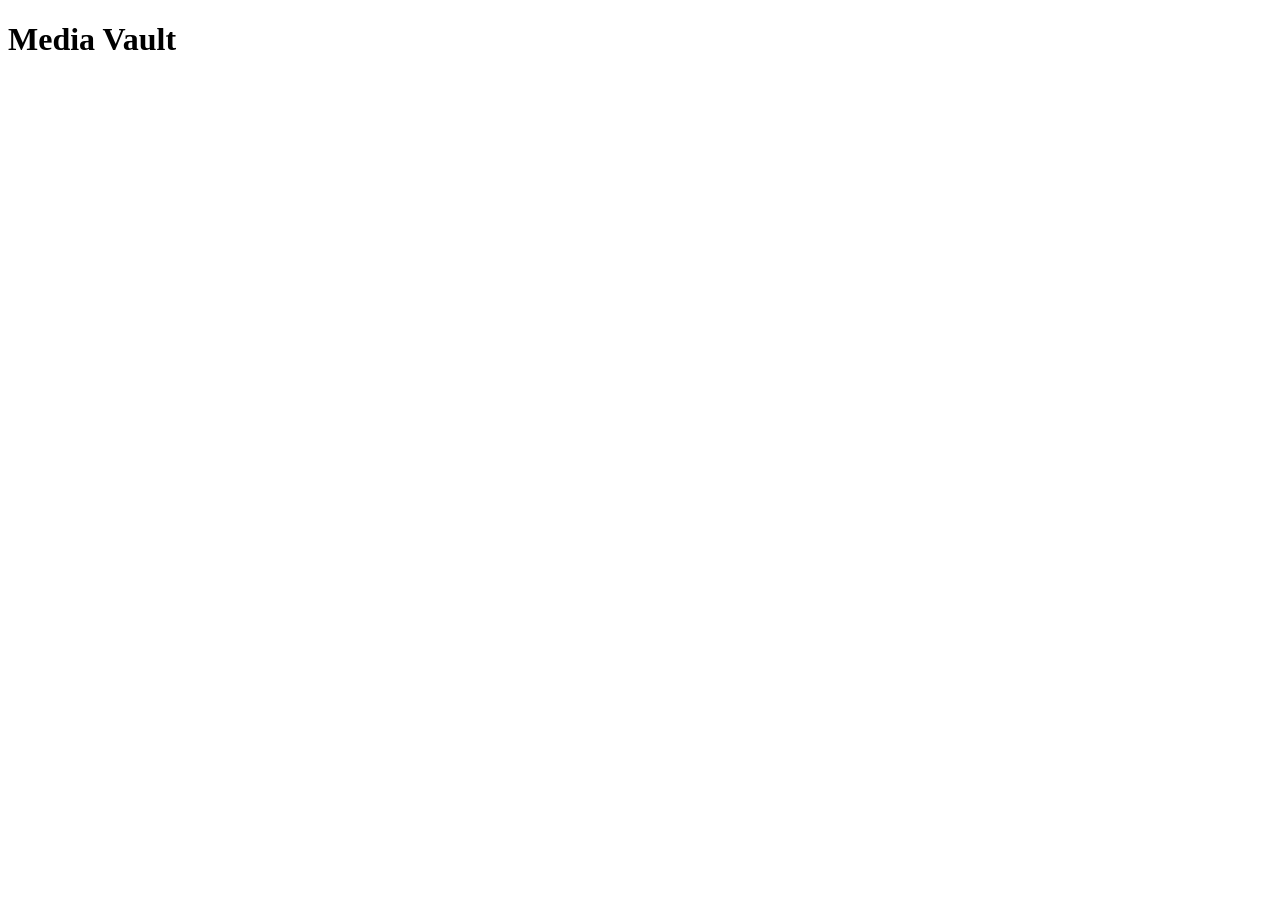
==== index.html @ 98cbec18 "Add initial project files including HTML, CSS, and JavaScript" ====
<!DOCTYPE html>
<html lang="pt-BR">

<head>

    <meta charset="UTF-8">
    <meta name="viewport" content="width=device-width, initial-scale=1.0">

    <title>Media Vault</title>

    <link rel="stylesheet" href="assets/css/reset.css">
    <link rel="stylesheet" href="assets/css/variables.css">
    <link rel="stylesheet" href="assets/css/style.css">

</head>

<body>

    <h1>Media Vault</h1>

    <script src="assets/js/api.js"></script>
    <script src="assets/js/storage.js"></script>
    <script src="assets/js/ui.js"></script>
    <script src="assets/js/app.js"></script>

</body>

</html>
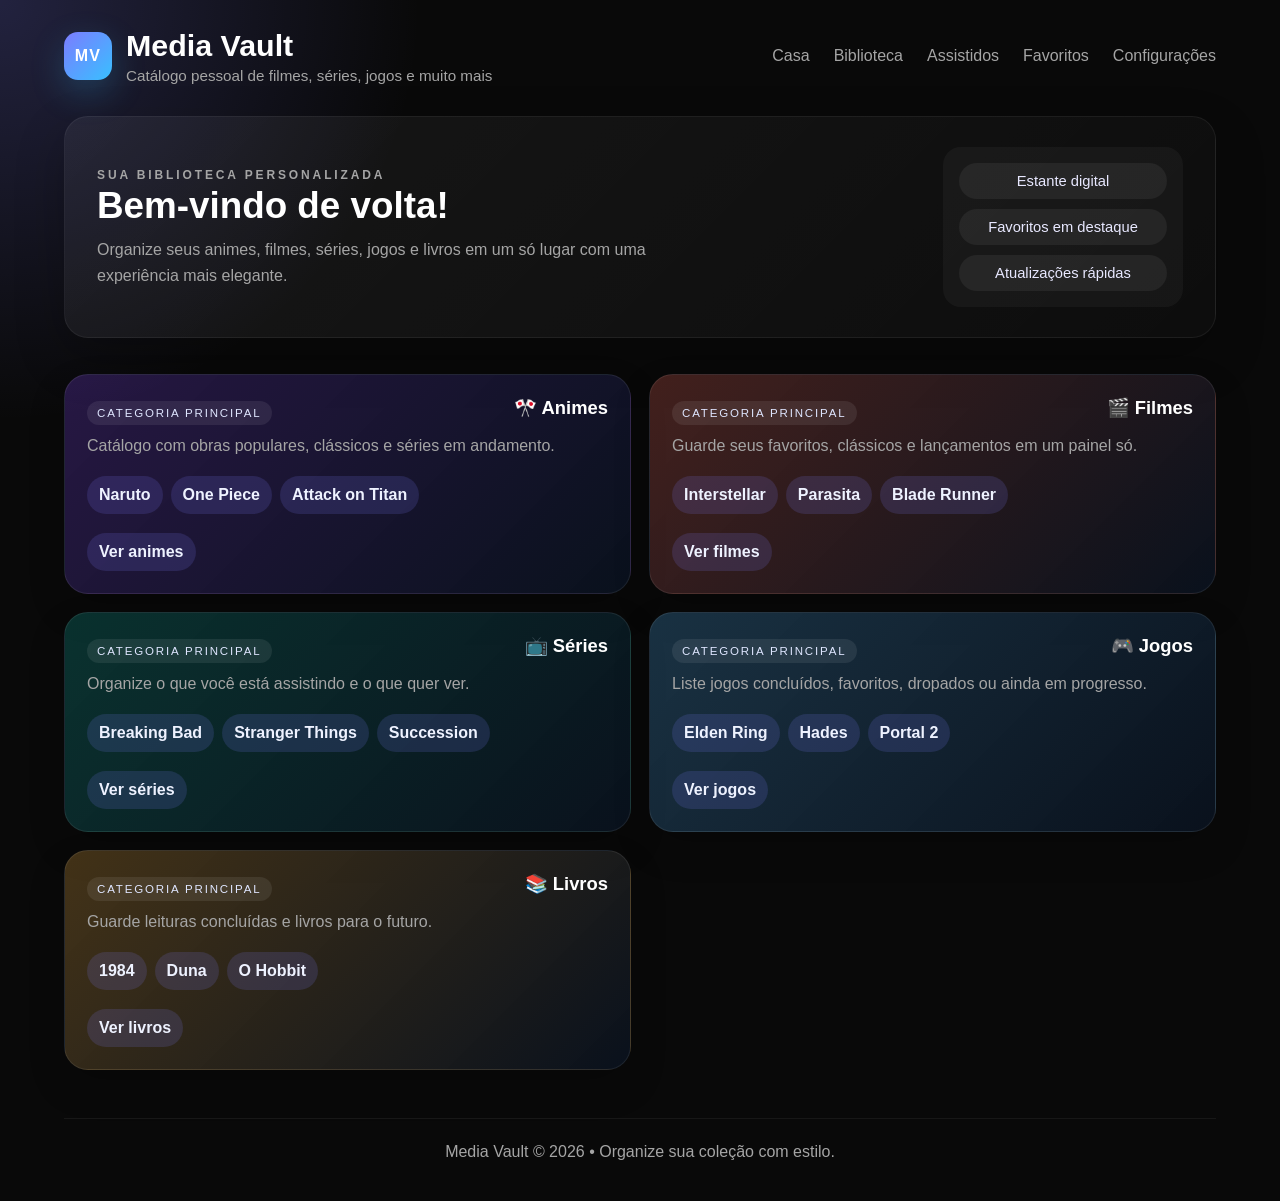
==== commit 731c90c0: "feat: redesign homepage and library page with new layout and styles - Updated index.html to include " ====
--- a/index.html
+++ b/index.html
@@ -10,13 +10,124 @@
 
     <link rel="stylesheet" href="assets/css/reset.css">
     <link rel="stylesheet" href="assets/css/variables.css">
-    <link rel="stylesheet" href="assets/css/style.css">
+    <link rel="stylesheet" href="assets/css/global.css">
+    <link rel="stylesheet" href="assets/css/home.css">
 
 </head>
 
 <body>
 
-    <h1>Media Vault</h1>
+    <header class="header">
+        <div class="brand">
+            <div class="brand-mark">MV</div>
+            <div class="brand-copy">
+                <h1 class="logo">Media Vault</h1>
+                <p class="brand-subtitle">Catálogo pessoal de filmes, séries, jogos e muito mais</p>
+            </div>
+        </div>
+
+        <nav class="menu">
+            <a href="index.html">Casa</a>
+            <a href="pages/biblioteca.html">Biblioteca</a>
+            <a href="#">Assistidos</a>
+            <a href="#">Favoritos</a>
+            <a href="#">Configurações</a>
+        </nav>
+    </header>
+
+    <main class="container">
+
+        <section class="hero">
+            <div class="hero-content">
+                <p class="eyebrow">Sua biblioteca personalizada</p>
+                <h2>Bem-vindo de volta!</h2>
+                <p>Organize seus animes, filmes, séries, jogos e livros em um só lugar com uma experiência mais elegante.</p>
+            </div>
+
+            <div class="hero-panel">
+                <span class="hero-pill">Estante digital</span>
+                <span class="hero-pill">Favoritos em destaque</span>
+                <span class="hero-pill">Atualizações rápidas</span>
+            </div>
+        </section>
+
+        <section class="home-categories">
+            <article class="home-category-card main-card anime">
+                <div class="home-card-top">
+                    <span class="home-card-label">Categoria principal</span>
+                    <h3>🎌 Animes</h3>
+                </div>
+                <p>Catálogo com obras populares, clássicos e séries em andamento.</p>
+                <div class="home-card-list">
+                    <a href="pages/biblioteca.html?category=animes">Naruto</a>
+                    <a href="pages/biblioteca.html?category=animes">One Piece</a>
+                    <a href="pages/biblioteca.html?category=animes">Attack on Titan</a>
+                </div>
+                <a href="pages/biblioteca.html?category=animes">Ver animes</a>
+            </article>
+
+            <article class="home-category-card main-card filmes">
+                <div class="home-card-top">
+                    <span class="home-card-label">Categoria principal</span>
+                    <h3>🎬 Filmes</h3>
+                </div>
+                <p>Guarde seus favoritos, clássicos e lançamentos em um painel só.</p>
+                <div class="home-card-list">
+                    <a href="pages/biblioteca.html?category=filmes">Interstellar</a>
+                    <a href="pages/biblioteca.html?category=filmes">Parasita</a>
+                    <a href="pages/biblioteca.html?category=filmes">Blade Runner</a>
+                </div>
+                <a href="pages/biblioteca.html?category=filmes">Ver filmes</a>
+            </article>
+
+            <article class="home-category-card main-card series">
+                <div class="home-card-top">
+                    <span class="home-card-label">Categoria principal</span>
+                    <h3>📺 Séries</h3>
+                </div>
+                <p>Organize o que você está assistindo e o que quer ver.</p>
+                <div class="home-card-list">
+                    <a href="pages/biblioteca.html?category=series">Breaking Bad</a>
+                    <a href="pages/biblioteca.html?category=series">Stranger Things</a>
+                    <a href="pages/biblioteca.html?category=series">Succession</a>
+                </div>
+                <a href="pages/biblioteca.html?category=series">Ver séries</a>
+            </article>
+
+            <article class="home-category-card main-card jogos">
+                <div class="home-card-top">
+                    <span class="home-card-label">Categoria principal</span>
+                    <h3>🎮 Jogos</h3>
+                </div>
+                <p>Liste jogos concluídos, favoritos, dropados ou ainda em progresso.</p>
+                <div class="home-card-list">
+                    <a href="pages/biblioteca.html?category=jogos">Elden Ring</a>
+                    <a href="pages/biblioteca.html?category=jogos">Hades</a>
+                    <a href="pages/biblioteca.html?category=jogos">Portal 2</a>
+                </div>
+                <a href="pages/biblioteca.html?category=jogos">Ver jogos</a>
+            </article>
+
+            <article class="home-category-card main-card livros">
+                <div class="home-card-top">
+                    <span class="home-card-label">Categoria principal</span>
+                    <h3>📚 Livros</h3>
+                </div>
+                <p>Guarde leituras concluídas e livros para o futuro.</p>
+                <div class="home-card-list">
+                    <a href="pages/biblioteca.html?category=livros">1984</a>
+                    <a href="pages/biblioteca.html?category=livros">Duna</a>
+                    <a href="pages/biblioteca.html?category=livros">O Hobbit</a>
+                </div>
+                <a href="pages/biblioteca.html?category=livros">Ver livros</a>
+            </article>
+        </section>
+
+    </main>
+
+    <footer class="footer">
+        <p>Media Vault © 2026 • Organize sua coleção com estilo.</p>
+    </footer>
 
     <script src="assets/js/api.js"></script>
     <script src="assets/js/storage.js"></script>
--- a/assets/css/variables.css
+++ b/assets/css/variables.css
@@ -0,0 +1,22 @@
+:root{
+
+    /* Colors */
+
+    --background: #090909;
+    --surface: #151515;
+    --surface-hover: #202020;
+
+    --text: #FFFFFF;
+    --text-secondary: #A5A5A5;
+
+    --border: #2A2A2A;
+
+    /* Sizes */
+
+    --radius: 14px;
+
+    /* Animation */
+
+    --transition: .25s ease;
+
+}
--- a/assets/css/global.css
+++ b/assets/css/global.css
@@ -0,0 +1,102 @@
+* {
+    box-sizing: border-box;
+}
+
+body {
+    margin: 0;
+    background: radial-gradient(circle at top left, rgba(124, 124, 255, 0.22), transparent 24%), var(--background);
+    color: var(--text);
+    font-family: "Segoe UI", sans-serif;
+    min-height: 100vh;
+    display: flex;
+    flex-direction: column;
+}
+
+a {
+    color: inherit;
+    text-decoration: none;
+}
+
+.container {
+    width: min(1200px, 90%);
+    margin: 0 auto;
+    padding: 0 0 48px;
+    flex: 1;
+}
+
+.header {
+    width: min(1200px, 90%);
+    margin: 0 auto;
+    display: flex;
+    justify-content: space-between;
+    align-items: center;
+    padding: 28px 0 24px;
+    gap: 24px;
+}
+
+.brand {
+    display: flex;
+    align-items: center;
+    gap: 14px;
+}
+
+.brand-mark {
+    width: 48px;
+    height: 48px;
+    border-radius: 14px;
+    display: grid;
+    place-items: center;
+    font-weight: 700;
+    letter-spacing: 0.08em;
+    background: linear-gradient(135deg, #7c7cff, #38c0ff);
+    color: #fff;
+    box-shadow: 0 12px 34px rgba(56, 192, 255, 0.22);
+}
+
+.logo {
+    font-size: 1.9rem;
+    font-weight: 700;
+    margin: 0;
+}
+
+.brand-subtitle {
+    color: var(--text-secondary);
+    font-size: 0.95rem;
+    margin: 4px 0 0;
+}
+
+.menu {
+    display: flex;
+    gap: 24px;
+    flex-wrap: wrap;
+}
+
+.menu a {
+    color: var(--text-secondary);
+    font-weight: 500;
+    padding: 8px 0;
+    position: relative;
+    transition: var(--transition);
+}
+
+.menu a::after {
+    content: "";
+    position: absolute;
+    left: 0;
+    bottom: 0;
+    width: 100%;
+    height: 2px;
+    background: linear-gradient(90deg, #7c7cff, #38c0ff);
+    transform: scaleX(0);
+    transform-origin: left;
+    transition: var(--transition);
+}
+
+.menu a:hover {
+    color: var(--text);
+}
+
+.menu a:hover::after {
+    transform: scaleX(1);
+}
+
--- a/assets/css/home.css
+++ b/assets/css/home.css
@@ -0,0 +1,778 @@
+.hero {
+    display: flex;
+    justify-content: space-between;
+    align-items: center;
+    gap: 24px;
+    padding: 30px 32px;
+    margin: 8px 0 36px;
+    border: 1px solid rgba(255, 255, 255, 0.06);
+    background: linear-gradient(135deg, rgba(255, 255, 255, 0.06), rgba(255, 255, 255, 0.02));
+    border-radius: 24px;
+    box-shadow: 0 20px 50px rgba(0, 0, 0, 0.24);
+}
+
+.hero-content h2 {
+    font-size: 2.3rem;
+    margin: 0 0 10px;
+}
+
+.eyebrow {
+    text-transform: uppercase;
+    letter-spacing: 0.24em;
+    font-size: 0.75rem;
+    color: #7c7cff;
+    font-weight: 700;
+    margin: 0 0 6px;
+}
+
+.hero-content p {
+    color: var(--text-secondary);
+    margin: 0;
+    max-width: 560px;
+    line-height: 1.6;
+}
+
+.hero-panel {
+    display: flex;
+    flex-direction: column;
+    gap: 10px;
+    padding: 16px;
+    border-radius: 18px;
+    background: rgba(255, 255, 255, 0.04);
+    min-width: 240px;
+}
+
+.hero-pill {
+    padding: 10px 12px;
+    border-radius: 999px;
+    background: rgba(255, 255, 255, 0.06);
+    color: #e8e8ff;
+    font-size: 0.92rem;
+    text-align: center;
+}
+
+.library-section {
+    margin-top: 8px;
+}
+
+.section-heading {
+    display: flex;
+    justify-content: space-between;
+    align-items: end;
+    margin-bottom: 18px;
+    padding: 0 4px;
+}
+
+.section-heading h3 {
+    font-size: 1.35rem;
+    margin: 6px 0 0;
+}
+
+.section-link {
+    color: #8fd4ff;
+    font-weight: 600;
+}
+
+.library-grid {
+    display: grid;
+    gap: 18px;
+}
+
+.category-card {
+    display: grid;
+    grid-template-columns: minmax(0, 1.4fr) minmax(220px, 0.7fr);
+    gap: 18px;
+    padding: 22px;
+    border-radius: 24px;
+    border: 1px solid rgba(255, 255, 255, 0.06);
+    background: linear-gradient(135deg, rgba(255, 255, 255, 0.06), rgba(255, 255, 255, 0.03));
+    box-shadow: 0 16px 36px rgba(0, 0, 0, 0.18);
+    min-height: 150px;
+    transition: var(--transition);
+}
+
+.category-card:hover {
+    transform: translateY(-2px);
+    box-shadow: 0 22px 45px rgba(0, 0, 0, 0.24);
+}
+
+.category-main {
+    display: flex;
+    flex-direction: column;
+    justify-content: space-between;
+    gap: 16px;
+    padding: 18px;
+    border-radius: 20px;
+    background: linear-gradient(135deg, rgba(8, 13, 24, 0.85), rgba(34, 39, 56, 0.5));
+    min-height: 120px;
+    position: relative;
+    overflow: hidden;
+}
+
+.category-main::after {
+    content: "";
+    position: absolute;
+    inset: 0;
+    background: linear-gradient(120deg, rgba(255, 255, 255, 0.08), transparent 40%);
+    pointer-events: none;
+}
+
+.category-tag {
+    display: inline-flex;
+    align-self: flex-start;
+    padding: 8px 12px;
+    border-radius: 999px;
+    background: rgba(255, 255, 255, 0.12);
+    font-size: 0.8rem;
+    font-weight: 700;
+    letter-spacing: 0.16em;
+    text-transform: uppercase;
+}
+
+.category-titles {
+    display: flex;
+    flex-wrap: wrap;
+    gap: 10px;
+}
+
+.category-titles span {
+    display: inline-flex;
+    padding: 9px 12px;
+    border-radius: 999px;
+    background: rgba(255, 255, 255, 0.08);
+    color: #f3f4ff;
+    font-size: 0.95rem;
+    border: 1px solid rgba(255, 255, 255, 0.08);
+}
+
+.category-options {
+    display: flex;
+    flex-direction: column;
+    gap: 10px;
+    justify-content: center;
+    padding-left: 6px;
+}
+
+.category-options a {
+    display: flex;
+    align-items: center;
+    justify-content: center;
+    padding: 12px 14px;
+    border-radius: 14px;
+    background: rgba(255, 255, 255, 0.06);
+    color: var(--text);
+    border: 1px solid rgba(255, 255, 255, 0.08);
+    transition: var(--transition);
+    min-height: 48px;
+}
+
+.category-options a:hover {
+    background: rgba(124, 124, 255, 0.16);
+    transform: translateX(3px);
+}
+
+.category-card.anime .category-main {
+    background: linear-gradient(135deg, rgba(135, 71, 255, 0.28), rgba(6, 14, 30, 0.95));
+}
+
+.category-card.filmes .category-main {
+    background: linear-gradient(135deg, rgba(255, 111, 97, 0.34), rgba(10, 18, 30, 0.95));
+}
+
+.category-card.series .category-main {
+    background: linear-gradient(135deg, rgba(15, 183, 170, 0.28), rgba(10, 18, 30, 0.95));
+}
+
+.category-card.jogos .category-main {
+    background: linear-gradient(135deg, rgba(82, 184, 255, 0.30), rgba(10, 18, 30, 0.95));
+}
+
+.category-card.livros .category-main {
+    background: linear-gradient(135deg, rgba(255, 186, 73, 0.28), rgba(10, 18, 30, 0.95));
+}
+
+.home-categories {
+    display: grid;
+    grid-template-columns: repeat(2, minmax(0, 1fr));
+    gap: 18px;
+}
+
+.home-category-card {
+    padding: 22px;
+    border-radius: 24px;
+    border: 1px solid rgba(255, 255, 255, 0.08);
+    background: linear-gradient(135deg, rgba(255, 255, 255, 0.06), rgba(255, 255, 255, 0.03));
+    box-shadow: 0 16px 36px rgba(0, 0, 0, 0.18);
+    min-height: 220px;
+    display: flex;
+    flex-direction: column;
+    justify-content: space-between;
+}
+
+.home-card-top {
+    display: flex;
+    justify-content: space-between;
+    align-items: center;
+    gap: 12px;
+}
+
+.home-card-label {
+    display: inline-flex;
+    padding: 6px 10px;
+    border-radius: 999px;
+    background: rgba(255, 255, 255, 0.08);
+    font-size: 0.72rem;
+    text-transform: uppercase;
+    letter-spacing: 0.16em;
+    color: #dfe6ff;
+}
+
+.home-category-card h3 {
+    margin: 0 0 10px;
+    font-size: 1.15rem;
+}
+
+.home-category-card p {
+    margin: 0 0 14px;
+    color: var(--text-secondary);
+    line-height: 1.5;
+}
+
+.home-card-list {
+    display: flex;
+    flex-wrap: wrap;
+    gap: 8px;
+    margin-bottom: 14px;
+}
+
+.home-card-list span {
+    padding: 7px 10px;
+    border-radius: 999px;
+    background: rgba(255, 255, 255, 0.08);
+    font-size: 0.85rem;
+}
+
+.home-category-card a {
+    display: inline-flex;
+    align-items: center;
+    justify-content: center;
+    padding: 10px 12px;
+    border-radius: 999px;
+    background: rgba(124, 124, 255, 0.16);
+    color: #eef2ff;
+    font-weight: 600;
+    width: fit-content;
+}
+
+.home-category-card.anime {
+    background: linear-gradient(135deg, rgba(135, 71, 255, 0.24), rgba(10, 18, 30, 0.95));
+}
+
+.home-category-card.filmes {
+    background: linear-gradient(135deg, rgba(255, 111, 97, 0.24), rgba(10, 18, 30, 0.95));
+}
+
+.home-category-card.series {
+    background: linear-gradient(135deg, rgba(15, 183, 170, 0.24), rgba(10, 18, 30, 0.95));
+}
+
+.home-category-card.jogos {
+    background: linear-gradient(135deg, rgba(82, 184, 255, 0.24), rgba(10, 18, 30, 0.95));
+}
+
+.home-category-card.livros {
+    background: linear-gradient(135deg, rgba(255, 186, 73, 0.24), rgba(10, 18, 30, 0.95));
+}
+
+.footer {
+    margin-top: auto;
+    padding: 24px 0 40px;
+    color: var(--text-secondary);
+    text-align: center;
+    border-top: 1px solid rgba(255, 255, 255, 0.06);
+    width: min(1200px, 90%);
+    margin-left: auto;
+    margin-right: auto;
+}
+
+.library-toolbar {
+    display: flex;
+    flex-wrap: nowrap;
+    gap: 12px;
+    align-items: center;
+    justify-content: space-between;
+    margin-bottom: 18px;
+    padding: 14px;
+    border-radius: 20px;
+    background: rgba(255, 255, 255, 0.04);
+    border: 1px solid rgba(255, 255, 255, 0.08);
+}
+
+.search-box {
+    flex: 1 1 280px;
+    min-width: 240px;
+    display: flex;
+    align-items: center;
+    gap: 10px;
+    padding: 12px 14px;
+    border-radius: 999px;
+    background: rgba(255, 255, 255, 0.06);
+    border: 1px solid rgba(255, 255, 255, 0.08);
+}
+
+.search-box input {
+    width: 100%;
+    border: 0;
+    outline: 0;
+    background: transparent;
+    color: var(--text);
+    font-size: 0.95rem;
+}
+
+.filter-group {
+    display: flex;
+    flex-wrap: wrap;
+    gap: 8px;
+    flex: 1 1 auto;
+    justify-content: center;
+}
+
+.filter-chip {
+    border: 1px solid rgba(255, 255, 255, 0.1);
+    border-radius: 999px;
+    background: rgba(255, 255, 255, 0.04);
+    color: var(--text-secondary);
+    padding: 8px 12px;
+    cursor: pointer;
+    transition: var(--transition);
+    white-space: nowrap;
+}
+
+.filter-chip.active,
+.filter-chip:hover {
+    background: rgba(124, 124, 255, 0.18);
+    color: var(--text);
+}
+
+.filter-select {
+    display: flex;
+    align-items: center;
+    gap: 8px;
+    color: var(--text-secondary);
+    flex: 0 0 auto;
+}
+
+.filter-select select,
+.library-form input,
+.library-form select,
+.library-form textarea,
+.detail-form input,
+.detail-form select,
+.detail-form textarea {
+    border: 1px solid rgba(255, 255, 255, 0.12);
+    border-radius: 12px;
+    padding: 10px 12px;
+    background: rgba(17, 23, 35, 0.95);
+    color: var(--text);
+    outline: none;
+    position: relative;
+    z-index: 2;
+    transition: border-color var(--transition), background var(--transition);
+}
+
+.filter-select select,
+.library-form select,
+.detail-form select {
+    -webkit-appearance: none;
+    -moz-appearance: none;
+    appearance: none;
+    background-image: linear-gradient(180deg, rgba(255,255,255,0.05), rgba(255,255,255,0.03)),
+                      linear-gradient(135deg, transparent 50%, rgba(255,255,255,0.6) 50%),
+                      linear-gradient(225deg, transparent 50%, rgba(255,255,255,0.6) 50%);
+    background-repeat: no-repeat;
+    background-position: right 12px center, right 10px center, right 10px center;
+    background-size: 100%, 8px 8px, 8px 8px;
+}
+
+.filter-select select:hover,
+.library-form select:hover,
+.library-form input:hover,
+.library-form textarea:hover {
+    border-color: rgba(124, 124, 255, 0.24);
+}
+
+.filter-select select option,
+.library-form select option {
+    background: #09121f;
+    color: #f6f7ff;
+}
+
+.filter-select select {
+    min-width: 180px;
+}
+
+.library-layout {
+    display: block;
+}
+
+.library-panel,
+.library-sidebar {
+    border: 1px solid rgba(255, 255, 255, 0.08);
+    border-radius: 24px;
+    padding: 18px;
+    background: rgba(255, 255, 255, 0.04);
+}
+
+.panel-top {
+    display: flex;
+    justify-content: space-between;
+    align-items: center;
+    margin-bottom: 14px;
+}
+
+.panel-top h4,
+.library-form h4 {
+    margin: 4px 0 0;
+}
+
+.count-pill {
+    padding: 8px 10px;
+    border-radius: 999px;
+    background: rgba(124, 124, 255, 0.16);
+    color: #dce6ff;
+    font-size: 0.9rem;
+}
+
+.library-list {
+    display: grid;
+    grid-template-columns: repeat(auto-fill, minmax(230px, 1fr));
+    gap: 16px;
+}
+
+.media-card {
+    position: relative;
+    overflow: hidden;
+    border-radius: 22px;
+    min-height: 240px;
+    padding: 16px;
+    display: flex;
+    flex-direction: column;
+    justify-content: flex-end;
+    background: linear-gradient(180deg, rgba(255,255,255,0.08), rgba(0,0,0,0.72));
+    border: 1px solid rgba(255, 255, 255, 0.1);
+    box-shadow: 0 16px 36px rgba(0, 0, 0, 0.2);
+    cursor: pointer;
+    transition: var(--transition);
+}
+
+.media-card::before {
+    content: "";
+    position: absolute;
+    inset: 0;
+    background: linear-gradient(135deg, rgba(124,124,255,0.24), transparent 45%);
+    pointer-events: none;
+}
+
+.media-card:hover {
+    transform: translateY(-4px);
+    box-shadow: 0 20px 40px rgba(0, 0, 0, 0.3);
+}
+
+.media-card h5 {
+    margin: 0 0 6px;
+    font-size: 1rem;
+    z-index: 1;
+}
+
+.media-card p {
+    margin: 0;
+    color: var(--text-secondary);
+    font-size: 0.95rem;
+    z-index: 1;
+}
+
+.media-meta {
+    display: flex;
+    flex-wrap: wrap;
+    gap: 8px;
+    margin-top: 10px;
+    z-index: 1;
+}
+
+.badge {
+    display: inline-flex;
+    align-items: center;
+    gap: 6px;
+    padding: 6px 10px;
+    border-radius: 999px;
+    background: rgba(255, 255, 255, 0.12);
+    font-size: 0.78rem;
+    text-transform: uppercase;
+    letter-spacing: 0.08em;
+}
+
+.media-card .card-hover {
+    position: absolute;
+    inset: auto 14px 14px 14px;
+    opacity: 0;
+    transform: translateY(8px);
+    transition: var(--transition);
+    background: rgba(7, 10, 22, 0.9);
+    border: 1px solid rgba(255,255,255,0.08);
+    border-radius: 16px;
+    padding: 12px;
+    font-size: 0.92rem;
+    color: var(--text-secondary);
+}
+
+.media-card:hover .card-hover {
+    opacity: 1;
+    transform: translateY(0);
+}
+
+.library-actions {
+    display: flex;
+    justify-content: flex-end;
+    margin-bottom: 16px;
+}
+
+.add-button {
+    border: 0;
+    border-radius: 999px;
+    padding: 10px 14px;
+    background: linear-gradient(135deg, #7c7cff, #38c0ff);
+    color: white;
+    font-weight: 700;
+    cursor: pointer;
+}
+
+.library-form {
+    display: flex;
+    flex-direction: column;
+    gap: 12px;
+}
+
+.library-form label {
+    display: flex;
+    flex-direction: column;
+    gap: 6px;
+    font-size: 0.95rem;
+    color: var(--text-secondary);
+}
+
+.library-form button {
+    border: 0;
+    border-radius: 14px;
+    padding: 12px 14px;
+    background: linear-gradient(135deg, #7c7cff, #38c0ff);
+    color: white;
+    font-weight: 700;
+    cursor: pointer;
+}
+
+..modal-overlay {
+    position: fixed;
+    inset: 0;
+    background: rgba(4, 7, 14, 0.78);
+    backdrop-filter: blur(8px);
+    display: none;
+    align-items: center;
+    justify-content: center;
+    padding: 24px;
+    overflow-y: auto;
+    z-index: 1000;
+}
+
+.modal-overlay.active {
+    display: flex;
+}
+
+.detail-card {
+    width: min(820px, 100%);
+    max-height: calc(100vh - 48px);
+    display: flex;
+    flex-direction: column;
+    overflow: hidden;
+    border-radius: 28px;
+    background: rgba(5, 10, 18, 0.98);
+    border: 1px solid rgba(255, 255, 255, 0.12);
+    box-shadow: 0 28px 90px rgba(0, 0, 0, 0.45);
+    min-height: 0;
+}
+
+.detail-cover {
+    min-height: 240px;
+    max-height: 280px;
+    background-size: cover;
+    background-position: center;
+    border-top-left-radius: 28px;
+    border-top-right-radius: 28px;
+}
+
+.detail-body {
+    flex: 1;
+    min-height: 0;
+    padding: 24px;
+    display: grid;
+    gap: 22px;
+    overflow-y: auto;
+}
+
+.detail-header {
+    display: flex;
+    justify-content: space-between;
+    gap: 20px;
+    flex-wrap: wrap;
+}
+
+.detail-header h3 {
+    margin: 8px 0 6px;
+    font-size: clamp(1.4rem, 2vw, 1.85rem);
+}
+
+.detail-header p {
+    margin: 0;
+    color: var(--text-secondary);
+}
+
+.detail-meta {
+    display: flex;
+    gap: 10px;
+    flex-wrap: wrap;
+}
+
+.detail-info-grid {
+    display: grid;
+    grid-template-columns: repeat(2, minmax(0, 1fr));
+    gap: 16px;
+}
+
+.detail-info-grid div {
+    background: rgba(255, 255, 255, 0.03);
+    border: 1px solid rgba(255, 255, 255, 0.08);
+    border-radius: 18px;
+    padding: 16px;
+}
+
+.detail-info-grid strong {
+    display: block;
+    margin-bottom: 8px;
+    color: var(--text);
+}
+
+.detail-info-grid p {
+    margin: 0;
+    color: var(--text-secondary);
+    line-height: 1.6;
+}
+
+.detail-form {
+    display: grid;
+    gap: 14px;
+}
+
+.detail-form label {
+    display: flex;
+    flex-direction: column;
+    gap: 8px;
+    color: var(--text-secondary);
+}
+
+.detail-form textarea,
+.detail-form input,
+.detail-form select {
+    width: 100%;
+}
+
+.detail-actions {
+    display: flex;
+    gap: 12px;
+    justify-content: flex-end;
+    flex-wrap: wrap;
+    margin-top: 8px;
+}
+
+.primary-button,
+.secondary-button {
+    border: 0;
+    border-radius: 14px;
+    padding: 12px 16px;
+    font-weight: 700;
+    cursor: pointer;
+}
+
+.primary-button {
+    background: linear-gradient(135deg, #7c7cff, #38c0ff);
+    color: white;
+}
+
+.secondary-button {
+    background: rgba(255, 255, 255, 0.08);
+    color: var(--text);
+}
+
+@media (max-width: 768px) {
+    .detail-card {
+        max-height: 100vh;
+    }
+
+    .detail-info-grid {
+        grid-template-columns: 1fr;
+    }
+}
+
+.modal-header {
+    display: flex;
+    justify-content: space-between;
+    align-items: center;
+    margin-bottom: 16px;
+}
+
+.modal-close {
+    border: 0;
+    background: rgba(255,255,255,0.08);
+    color: white;
+    width: 36px;
+    height: 36px;
+    border-radius: 999px;
+    cursor: pointer;
+}
+
+.empty-state {
+    padding: 24px;
+    text-align: center;
+    color: var(--text-secondary);
+    border: 1px dashed rgba(255, 255, 255, 0.12);
+    border-radius: 18px;
+}
+
+@media (max-width: 860px) {
+    .hero {
+        flex-direction: column;
+        align-items: flex-start;
+    }
+
+    .home-categories {
+        grid-template-columns: 1fr;
+    }
+
+    .category-card {
+        grid-template-columns: 1fr;
+    }
+
+    .category-options {
+        flex-direction: row;
+        flex-wrap: wrap;
+        padding-left: 0;
+    }
+
+    .library-toolbar {
+        flex-wrap: wrap;
+        justify-content: flex-start;
+    }
+
+    .filter-group {
+        justify-content: flex-start;
+    }
+}
+
